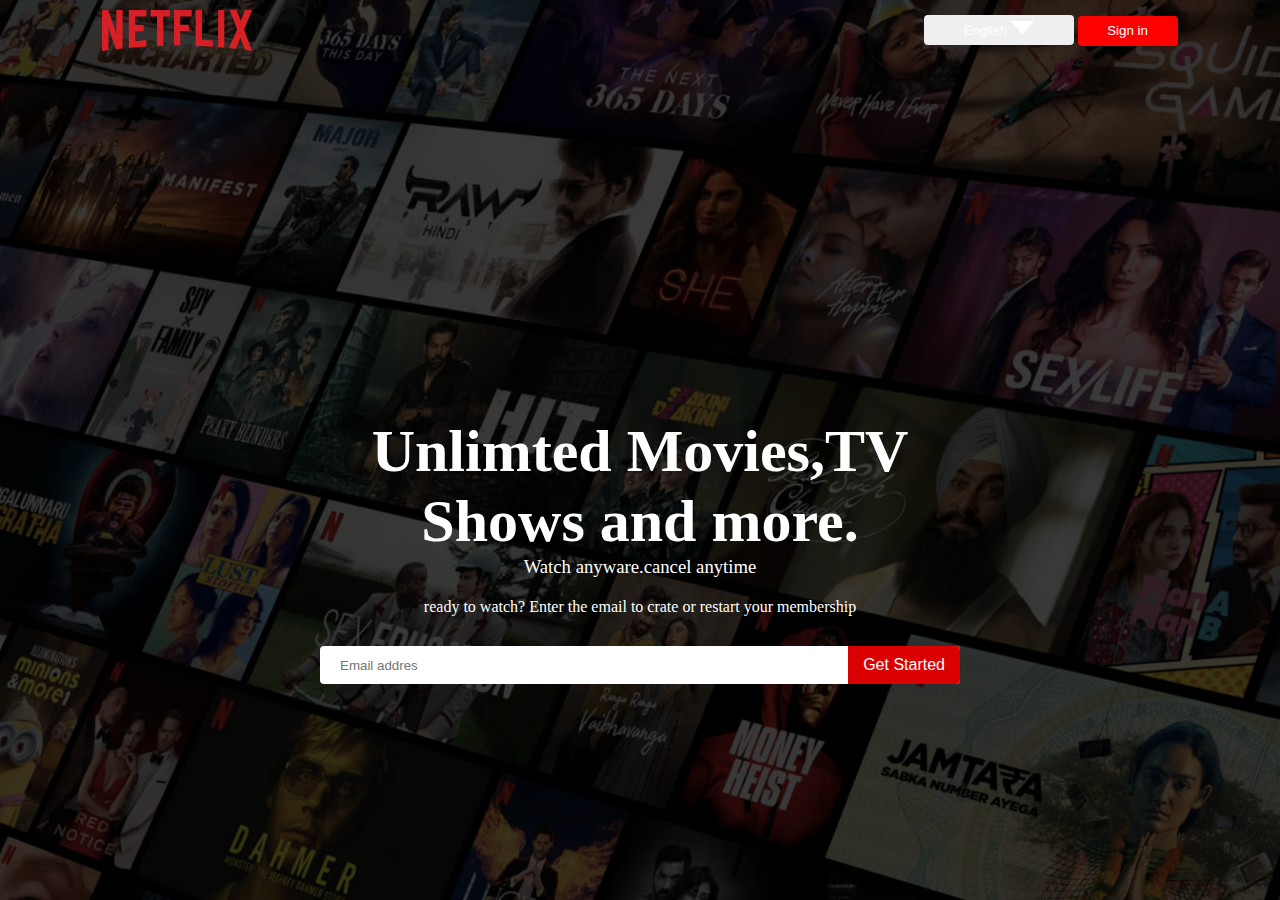
==== Netflix clone/index.html @ ec2b2235 "uplod" ====
<!DOCTYPE html>
<html lang="en">
  <head>
    <meta charset="UTF-8" />
    <meta name="viewport" content="width=device-width, initial-scale=1.0" />
    <link rel="stylesheet" href="app.css" />
    <title>Document</title>
  </head>
  <body>
    <div class="hader">
        <nav>
            <img src="./logo.png" alt="logo" class="logoimg">
            <div class="btn">
                <button id=" dowimg">English <img src="./down-icon.png" alt="down-icon" ></button>
                <button id="signin">Sign in</button>
            </div>
        </nav>
        <div class="main">
            <h1>Unlimted Movies,TV Shows and more.</h1>
            <h3>Watch anyware.cancel anytime</h3>
            <p>ready to watch? Enter the email to crate or restart your membership</p>
           
                <form class="input">
                    <input type="email" id="email" placeholder="Email addres">
                <button id="get">Get Started</button>
                </form>
        
        </div>
    </div>
    
  </body>
</html>
---- Netflix clone/app.css ----
* {
  margin: 0px;
  padding: 0px;
  box-sizing: border-box;
  /* background-color: rgba(0, 0, 0, 0.761) */
}
body {
  background: #000;
  color: #fff;
}
.hader {
  height: 100vh;
  width: 100%;
  background-image: linear-gradient(rgba(0, 0, 0, 0.7), rgba(0, 0, 0, 0.7)),
    url(./header-image.png);
    background-size: cover;
    background-position: center;
    padding: 10px 8%;
    position: relative;
}

nav{
    display: flex;
    align-items: center;
    justify-content: space-between;
}
.btn button{
    height: 30px;
    width: 150px;
    cursor: pointer;
    border: 0;
    border-radius: 4px;
    color: #fff;
    /* background: transparent; */
}
.logoimg{
    width: 150px;
    cursor: pointer;
}
#dowimg {

    display: inline-flex;
    align-items: center;
    padding: 7px 10px;
    border: 1px solid #fff;
    color: black;
    background: transparent;
}
#signin{
    background-color: red;
    width: 100px;
}
.main{
  position: absolute;
  top: 50%;
  left: 50%;
  transform: translate(-50%,-50%);
  text-align: center;
  margin-top: 100px;
}
.main h1{
    font-weight: 600;
    font-size: 60px;
    line-height: 70px;
    max-width: 650px;
}
.main h3{
    font-weight: 400;
    margin-bottom: 20px;
}
.input{
    background-color: #fff;
    border-radius: 4px;
    display: flex;
    align-items: center;
    margin-top: 30px;
    overflow: hidden;
}
.input input{
    flex: 1;
    border: 0;
    outline: 0;
    margin-left: 20px;
}
.input button{
    background: #db0001;
    border: 0;
    outline:0;
    color:#fff;
    font-size: 16px;
    cursor: pointer;
    padding: 10px 15px;
}
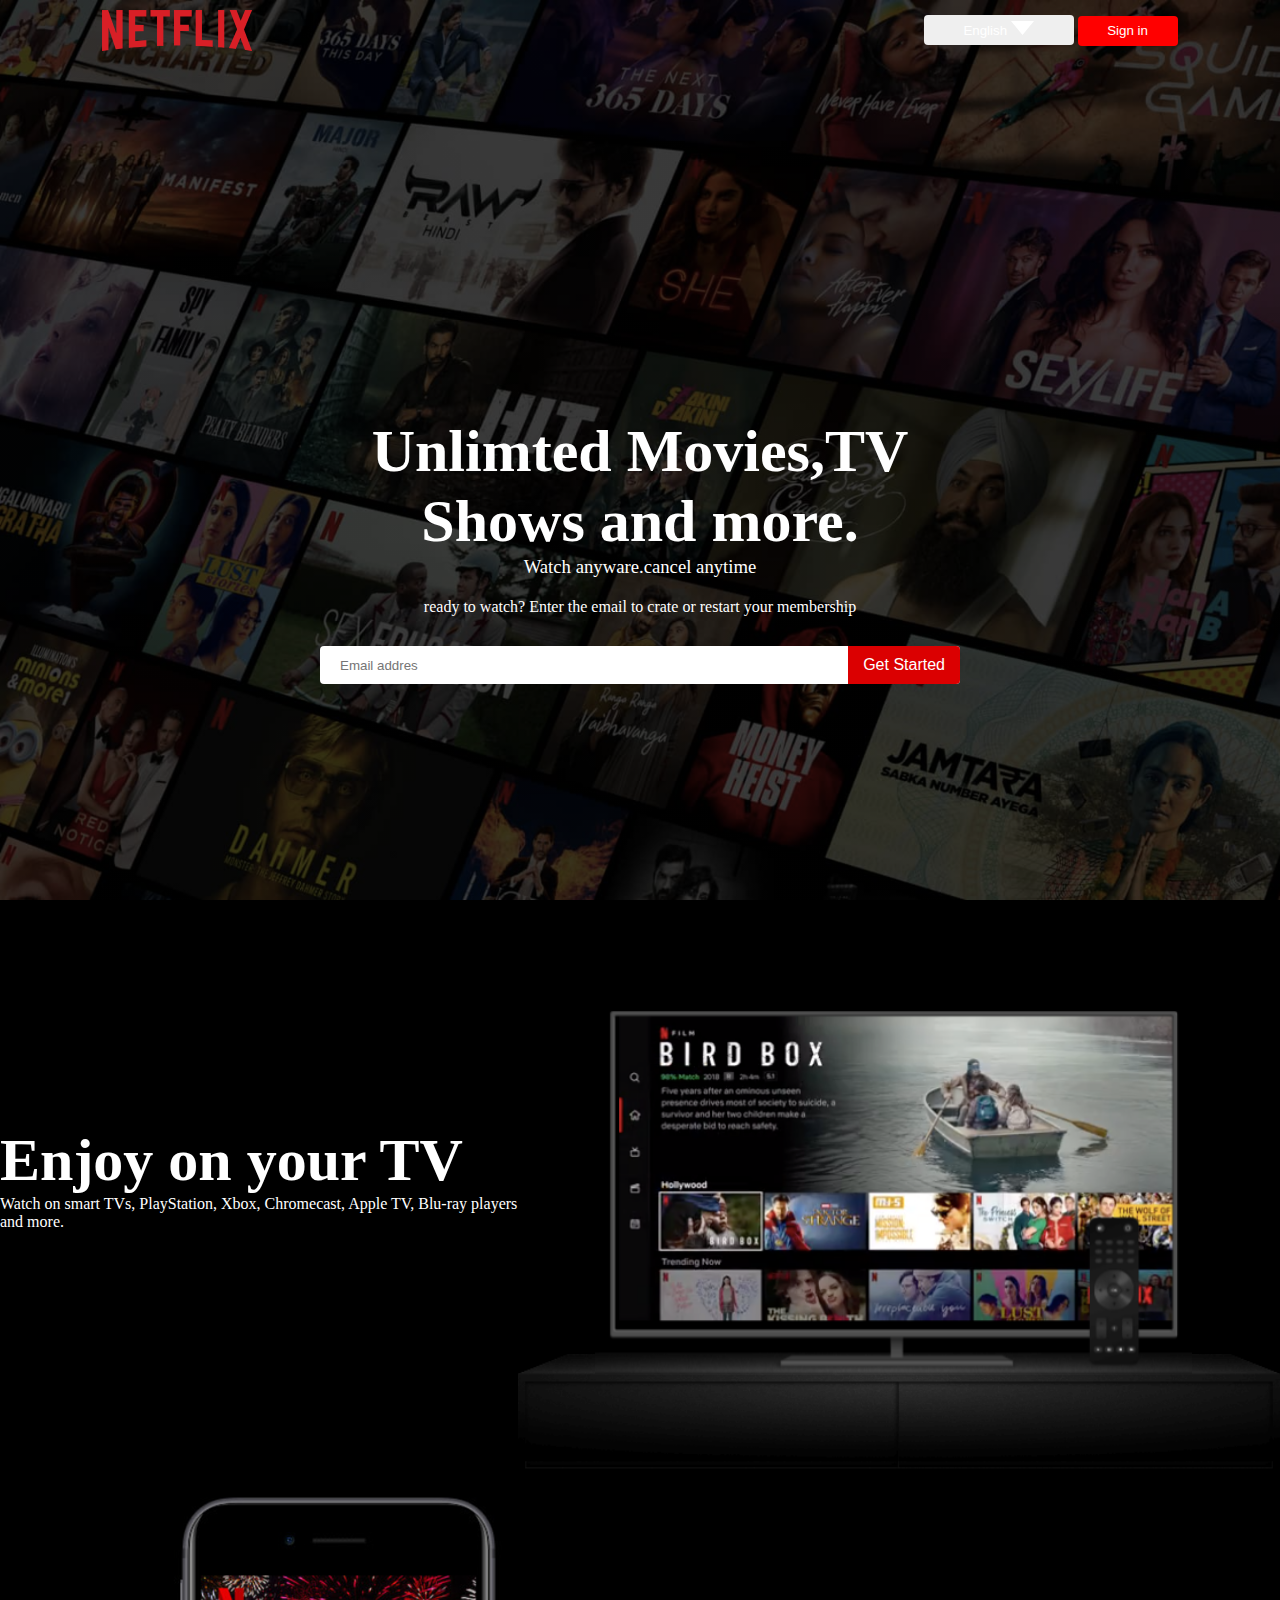
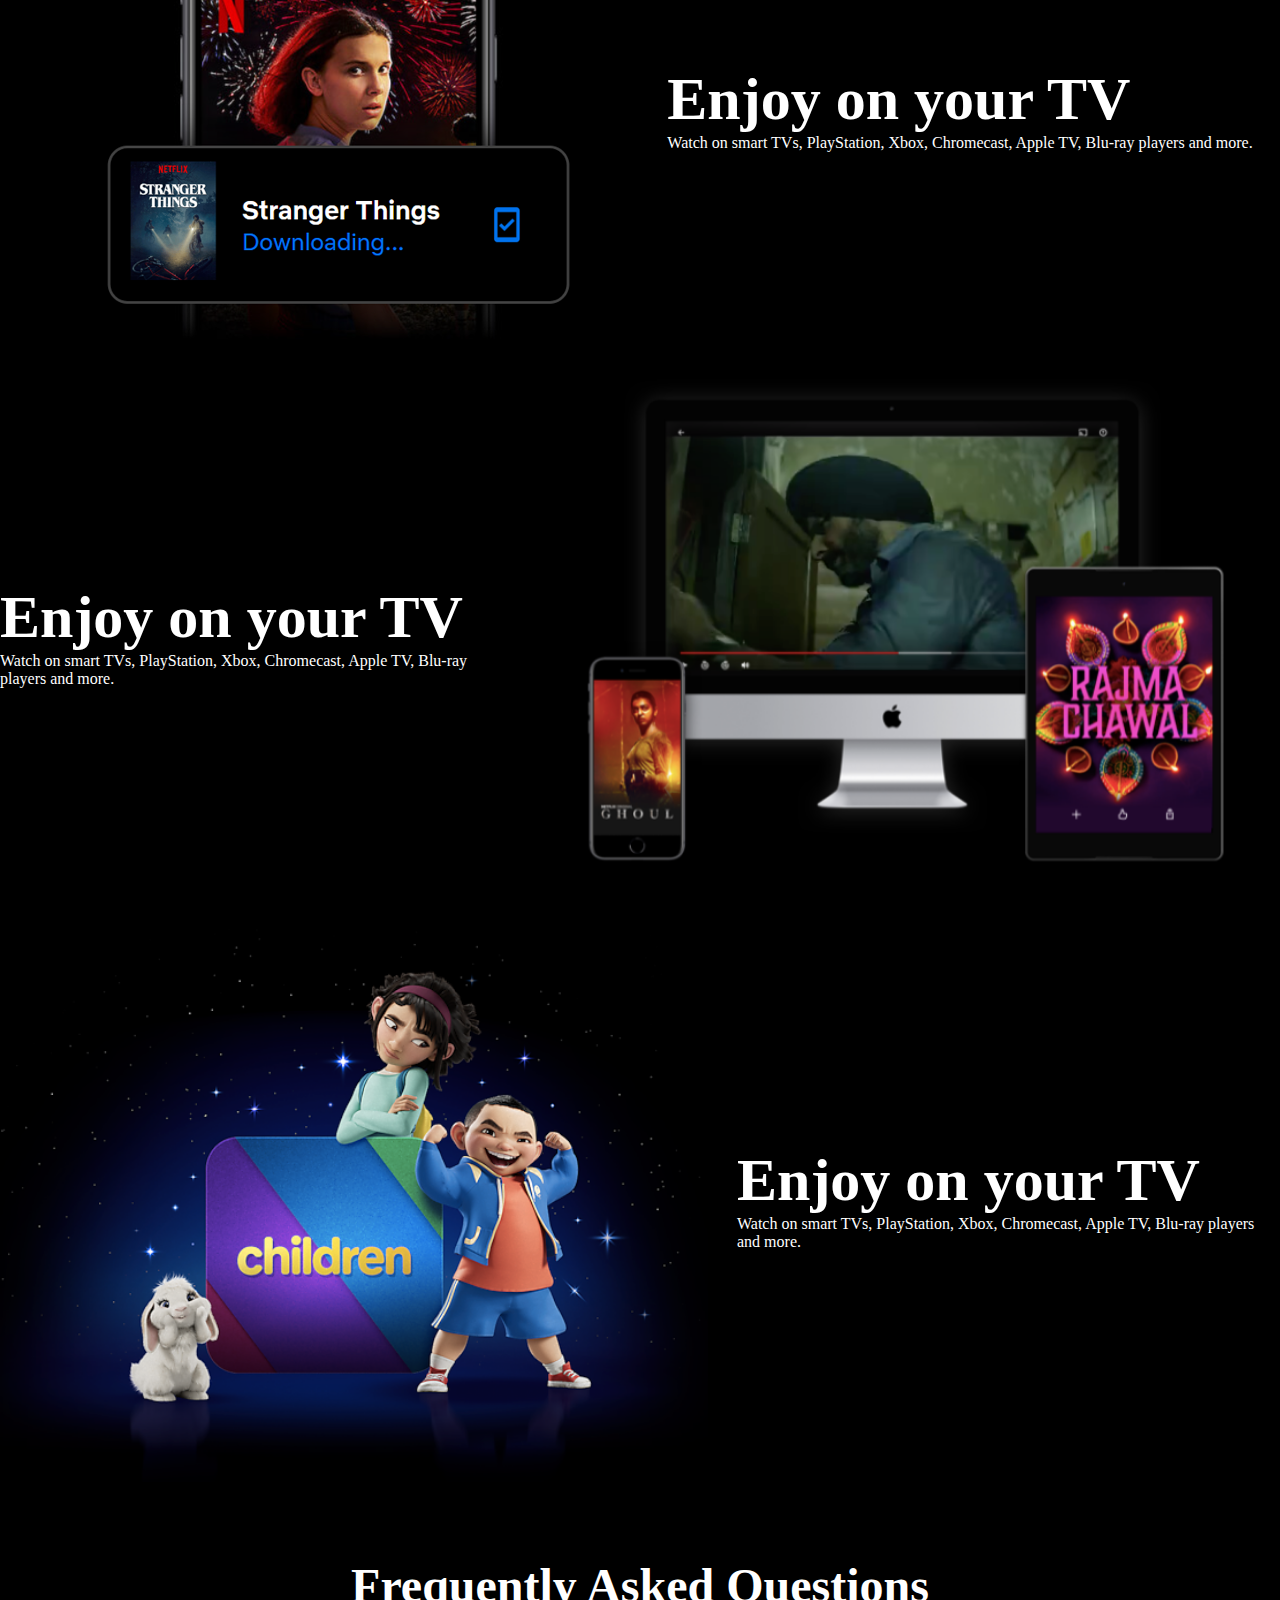
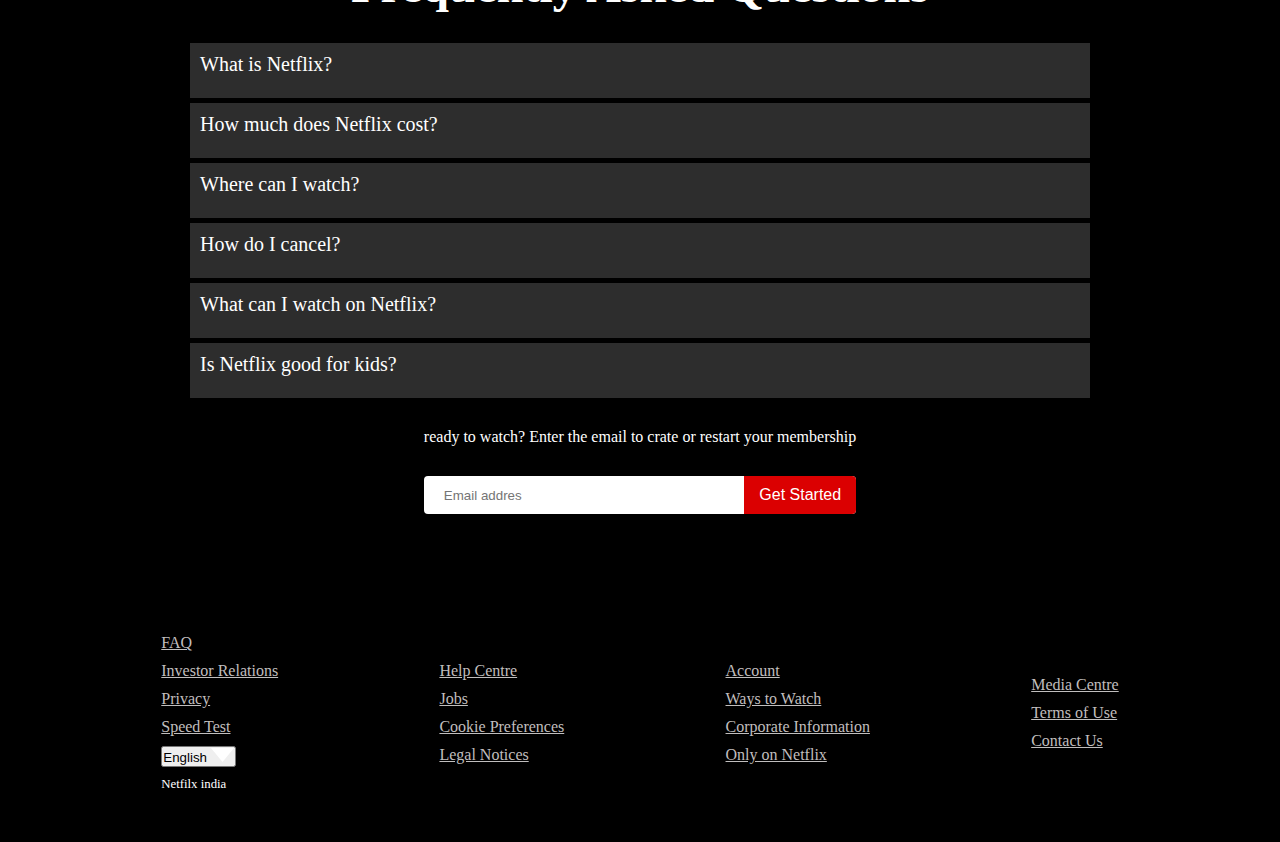
==== commit cc25a640: "uplod all" ====
--- a/Netflix clone/index.html
+++ b/Netflix clone/index.html
@@ -8,25 +8,155 @@
   </head>
   <body>
     <div class="hader">
-        <nav>
-            <img src="./logo.png" alt="logo" class="logoimg">
-            <div class="btn">
-                <button id=" dowimg">English <img src="./down-icon.png" alt="down-icon" ></button>
-                <button id="signin">Sign in</button>
+      <nav>
+        <img src="./logo.png" alt="logo" class="logoimg" />
+        <div class="btn">
+          <button id=" dowimg">
+            English <img src="./down-icon.png" alt="down-icon" />
+          </button>
+          <button id="signin">Sign in</button>
+        </div>
+      </nav>
+      <div class="main">
+        <h1>Unlimted Movies,TV Shows and more.</h1>
+        <h3>Watch anyware.cancel anytime</h3>
+        <p>
+          ready to watch? Enter the email to crate or restart your membership
+        </p>
+
+        <form class="input">
+          <input type="email" id="email" placeholder="Email addres" />
+          <button id="get">Get Started</button>
+        </form>
+      </div>
+    </div>
+    <div class="feature-1">
+      <div class="row">
+        <div class="right">
+          <h2>Enjoy on your TV</h2>
+        <p>Watch on smart TVs, PlayStation, Xbox, Chromecast, Apple TV, Blu-ray players and more.</p>
+        </div>
+        
+        <div class="left">
+          <img src="./feature-1.png" alt="feature">
+        </div>
+        
+      </div>
+
+    </div>
+    <div class="feature-2">
+      <div class="row">
+        <div class="right">
+          <img src="./feature-2.png" alt="feature">
+         
+        </div>
+        
+        <div class="left">
+          <h2>Enjoy on your TV</h2>
+          <p>Watch on smart TVs, PlayStation, Xbox, Chromecast, Apple TV, Blu-ray players and more.</p>
+        </div>
+        
+      </div>
+      <div class="feature-3">
+        <div class="row">
+          <div class="right">
+            <h2>Enjoy on your TV</h2>
+            <p>Watch on smart TVs, PlayStation, Xbox, Chromecast, Apple TV, Blu-ray players and more.</p>
+           
+          </div>
+          
+          <div class="left">
+            <img src="./feature-3.png" alt="feature">
+            
+          </div>
+          
+        </div>
+        <div class="feature-4">
+          <div class="row">
+            <div class="right">
+              <img src="./feature-4.png" alt="feature">
+             
             </div>
-        </nav>
-        <div class="main">
-            <h1>Unlimted Movies,TV Shows and more.</h1>
-            <h3>Watch anyware.cancel anytime</h3>
-            <p>ready to watch? Enter the email to crate or restart your membership</p>
-           
-                <form class="input">
-                    <input type="email" id="email" placeholder="Email addres">
-                <button id="get">Get Started</button>
-                </form>
+            
+            <div class="left">
+              <h2>Enjoy on your TV</h2>
+              <p>Watch on smart TVs, PlayStation, Xbox, Chromecast, Apple TV, Blu-ray players and more.</p>
+            </div>
+            
+          </div>
+
+        </div>
+        <div class="Questions">
+          <h2>Frequently Asked Questions</h2>
+          <div class="question">
+            <p>What is Netflix?</p>
+          <p>How much does Netflix cost?</p>
+          <p>Where can I watch?</p>
+          <p>How do I cancel?</p>
+          <p>What can I watch on Netflix?</p>
+          <p>Is Netflix good for kids?</p>
+          </div>
+          <div class="form">
+            <p class="form-second">ready to watch? Enter the email to crate or restart your membership</p>
+            <form class="input">
+              <input type="email" id="email" placeholder="Email addres" />
+              <button id="get">Get Started</button>
+            </form>
+          </div>
+  
+        </div>
+        <footer>
+          <div class="footer">
+            
+            <div class="footer-colltion">
+              
+              <ul>
+              <li><a href="">FAQ</a></li>
+              <li><a href="">Investor Relations</a></li>
+              <li><a href="">Privacy</a></li>
+              <li><a href="https://fast.com/" target="_blank">Speed Test</a></li>
+              <li><button id=" dowimg">
+                English <img src="./down-icon.png" alt="down-icon" />
+              </button></li>
+              <li><p style="font-size: 0.8rem;">Netfilx india</p></li>
+            </ul>
+              
+            <ul>
+              <li><a href="">
+                Help Centre
+                </a></li>
+              <li><a href="">
+                Jobs</a></li>
+              <li><a href="">
+                Cookie Preferences</a></li>
+              <li><a href="">Legal Notices</a></li>
+              
+            </ul>
+
+            <ul>
+              <li><a href="">
+                Account</a></li>
+              <li><a href="">
+                Ways to Watch</a></li>
+              <li><a href="">
+                Corporate Information</a></li>
+              <li><a href="">
+                Only on Netflix</a></li>
+            </ul>
+
+            <ul>
+              <li><a href="">
+                Media Centre</a></li>
+              <li><a href="">
+                Terms of Use</a></li>
+              <li><a href="">
+                Contact Us</a></li>
+              
+            </ul>
+          </div>
+        </footer>
         
-        </div>
-    </div>
     
+
   </body>
 </html>
--- a/Netflix clone/app.css
+++ b/Netflix clone/app.css
@@ -90,4 +90,71 @@
     font-size: 16px;
     cursor: pointer;
     padding: 10px 15px;
+}
+/* <--------feture--------> */
+
+.row{
+    display: flex;
+    align-items: center;
+    justify-content: center;
+    
+}
+.row h2 p{
+    flex-direction: column;
+}
+.row h2{
+    font-weight: 600;
+    font-size: 60px;
+    line-height: 70px;
+    max-width: 650px;
+}
+.row p{
+    font-weight: 400;
+    margin-bottom: 20px;
+}
+
+/* <--------- Questions ---------> */
+
+.Questions{
+    display: flex;
+    justify-content: center;
+    align-items: center;
+    flex-direction: column;
+}
+.Questions h2{
+    font-size: 48px;
+    margin-top: 72px;
+    margin-bottom: 25px;
+}
+.question p{
+    
+    width: 900px;
+    height: 55px;
+    margin-top: 5px;
+    background-color: #2d2d2d;
+    padding: 10px;
+    font-size: 20px;
+}
+.form-second{
+    margin-top: 30px;
+}
+/* <--------- footer ---------> */
+
+.footer-colltion{
+    margin-top: 110px;
+    margin-bottom: 50px;
+    display:flex;
+    align-items: center;
+    justify-content: space-evenly;
+
+   
+
+}
+.footer-colltion a{
+    color:   #c0bebe;
+   
+}
+.footer-colltion li{
+    list-style: none;
+    margin-top: 10px;
 }